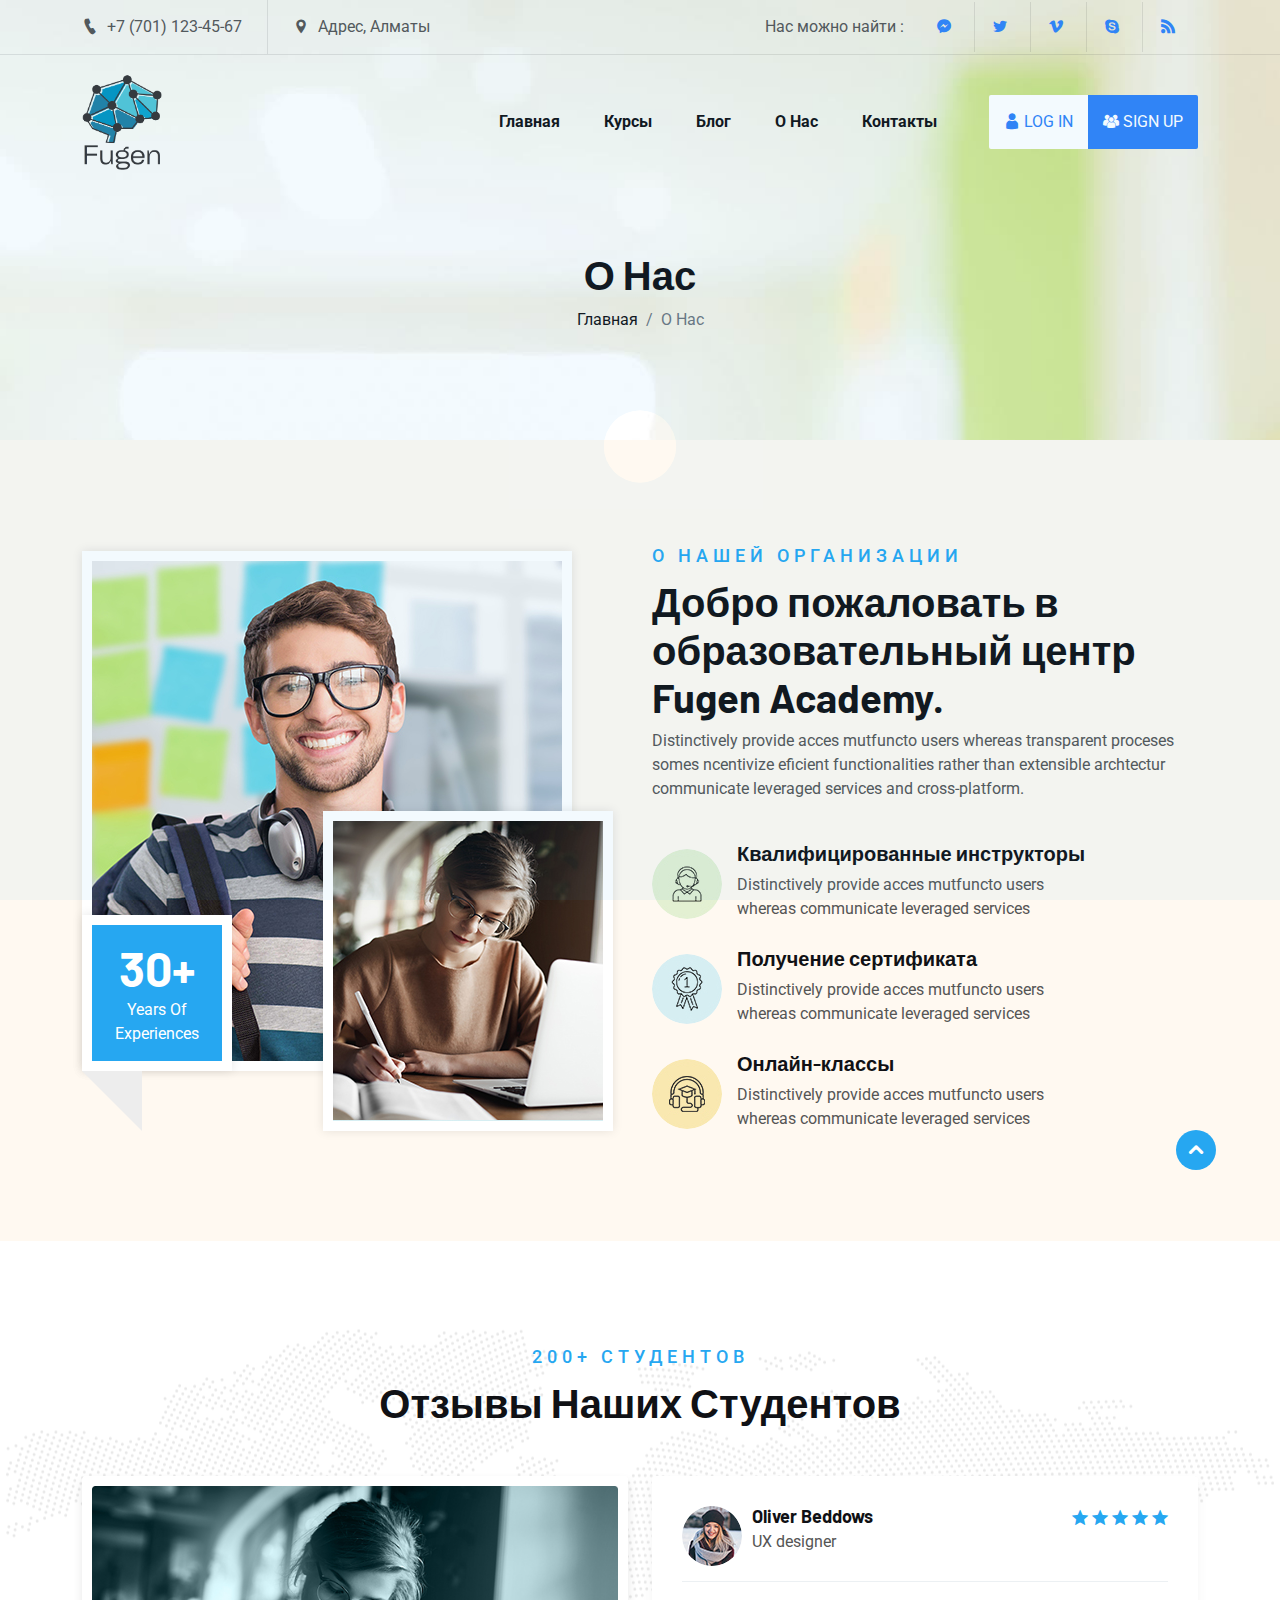
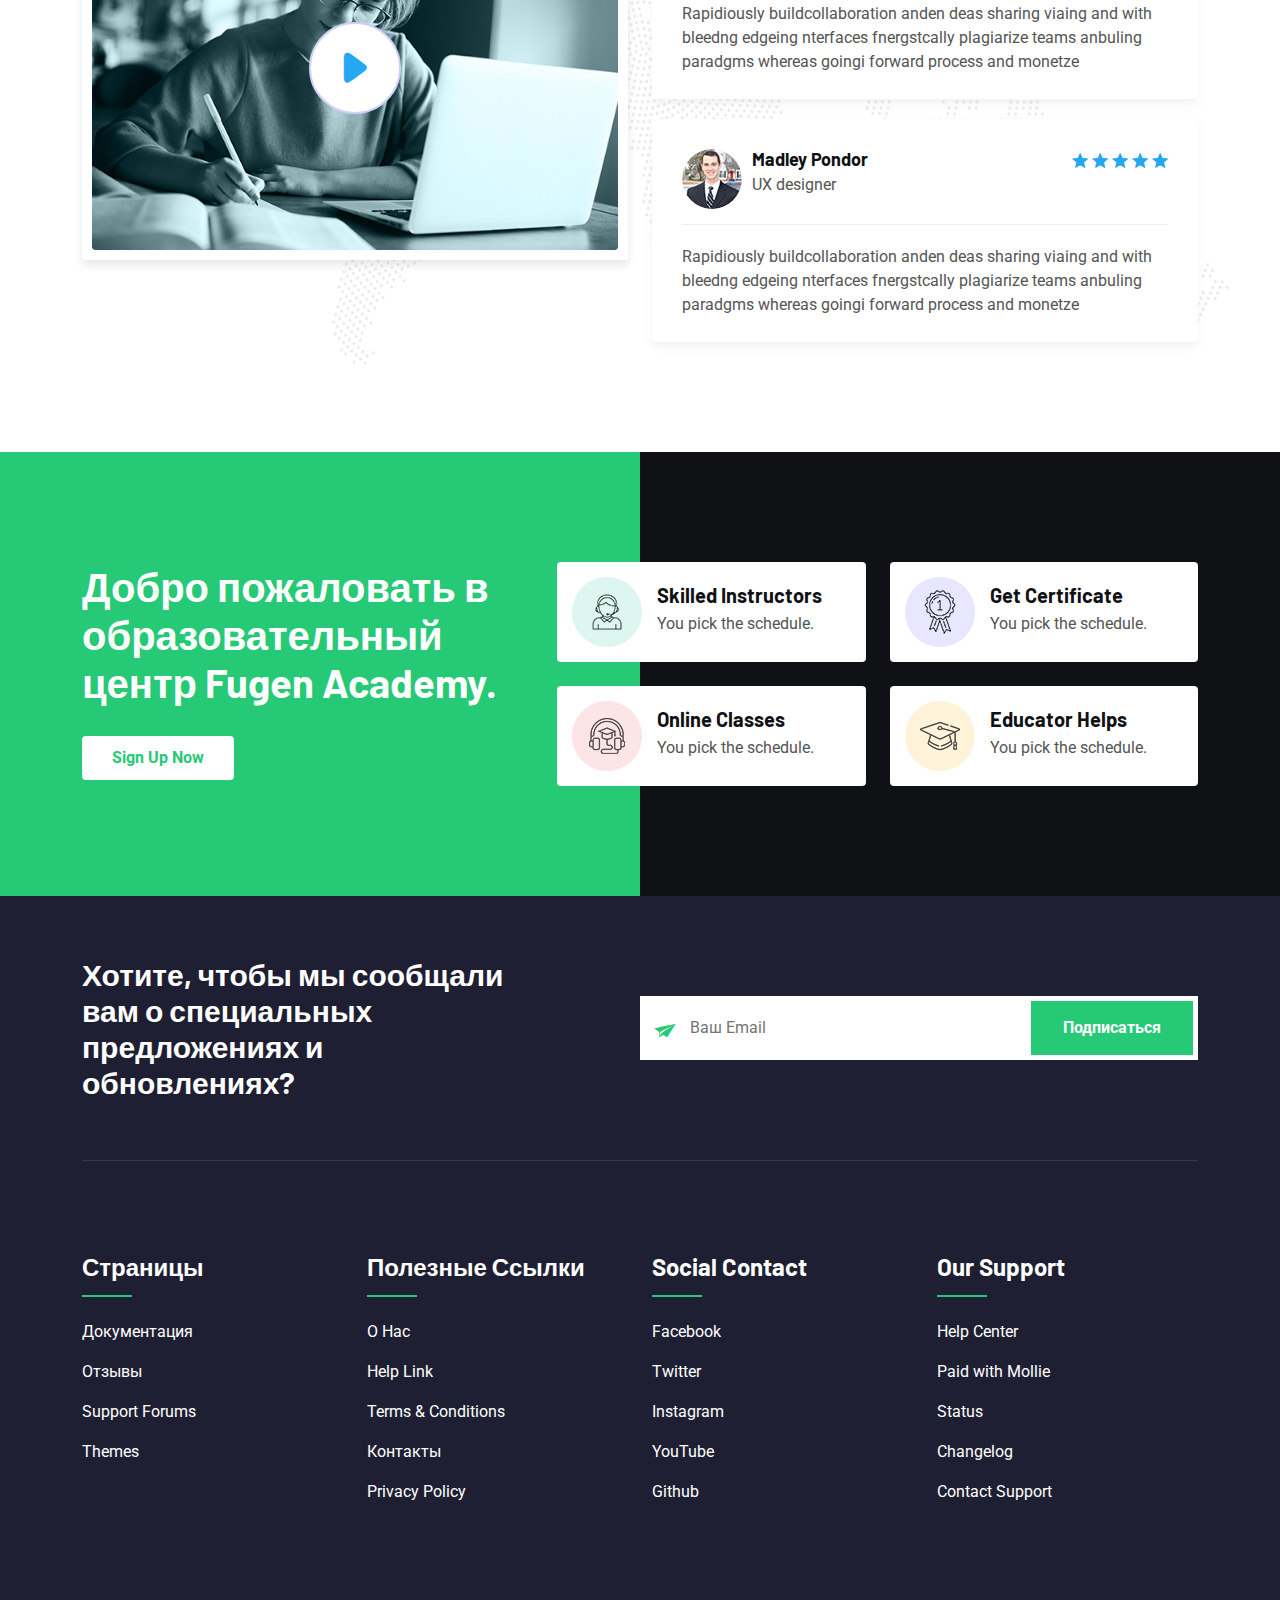
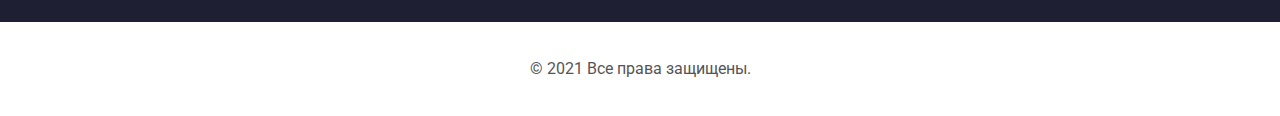
==== about.html @ 06af1abb "first commit" ====
<!DOCTYPE html>
<html lang="en">

<head>
    <meta charset="UTF-8">
    <meta http-equiv="X-UA-Compatible" content="IE=edge">
    <meta name="viewport" content="width=device-width, initial-scale=1.0">
    <title>Fugen - онлайн обучение</title>
    <link rel="shortcut icon" href="assets/images/FugenBrain-removebg-preview.png" type="image/x-icon">

    <link rel="stylesheet" href="assets/css/animate.css">
    <link rel="stylesheet" href="assets/css/bootstrap.min.css">
    <link rel="stylesheet" href="assets/css/icofont.min.css">
    <link rel="stylesheet" href="assets/css/swiper.min.css">
    <link rel="stylesheet" href="assets/css/lightcase.css">
    <link rel="stylesheet" href="assets/css/style.css">
</head>

<body>

    <!-- preloader start here -->
    <div class="preloader">
        <div class="preloader-inner">
            <div class="preloader-icon">
                <span></span>
                <span></span>
            </div>
        </div>
    </div>
    <!-- preloader ending here -->


    <!-- scrollToTop start here -->
    <a href="#" class="scrollToTop"><i class="icofont-rounded-up"></i></a>
    <!-- scrollToTop ending here -->


    <!-- header section start here -->
    <header class="header-section style-7">
        <div class="header-top">
            <div class="container">
                <div class="header-top-area">
                    <ul class="lab-ul left">
                        <li>
                            <i class="icofont-ui-call"></i> <span>+7 (701) 123-45-67</span>
                        </li>
                        <li>
                            <i class="icofont-location-pin"></i> Адрес, Алматы
                        </li>
                        
                    </ul>
                    <ul class="lab-ul social-icons d-flex align-items-center">
                        <li>
                            <p>Нас можно найти : </p>
                        </li>
                        <li><a href="#" class="fb"><i class="icofont-facebook-messenger"></i></a></li>
                        <li><a href="#" class="twitter"><i class="icofont-twitter"></i></a></li>
                        <li><a href="#" class="vimeo"><i class="icofont-vimeo"></i></a></li>
                        <li><a href="#" class="skype"><i class="icofont-skype"></i></a></li>
                        <li><a href="#" class="rss"><i class="icofont-rss-feed"></i></a></li>
                    </ul>
                </div>
            </div>
        </div>
        <div class="header-bottom">
            <div class="container">
                <div class="header-wrapper">
                    <div class="logo">
                        <a href="index.html"><img style="width: 80px;" src="assets/images/logo/Fugen-removebg-preview.png" alt="logo"></a>   
                    </div>
                    <div class="menu-area">
                        <div class="menu">
                            <ul class="lab-ul">
                                <li>
                                    <a href="/">Главная</a>
                                </li>

                                <li>
                                    <a href="course.html">Курсы</a>
                                </li>
                                <li>
                                    <a href="blog.html">Блог</a>
                                </li>
                                <li>
                                    <a href="about.html">О Нас</a>
                                </li>
                                <li><a href="contact.html">Контакты</a></li>
                            </ul>
                        </div>

                        <a href="login.html" class="login"><i class="icofont-user"></i> <span>LOG IN</span> </a>
                        <a href="signup.html" class="signup"><i class="icofont-users"></i> <span>SIGN UP</span> </a>

                        <!-- toggle icons -->
                        <div class="header-bar d-lg-none">
                            <span></span>
                            <span></span>
                            <span></span>
                        </div>
                        <div class="ellepsis-bar d-lg-none">
                            <i class="icofont-info-square"></i>
                        </div>
                    </div>
                </div>
            </div>
        </div>
    </header>
    <!-- header section ending here -->

    <!-- Pageheader section start here -->
    <div class="pageheader-section">
        <div class="container">
            <div class="row">
                <div class="col-12">
                    <div class="pageheader-content text-center">
                        <h2>О Нас</h2>
                        <nav aria-label="breadcrumb">
                            <ol class="breadcrumb justify-content-center">
                                <li class="breadcrumb-item"><a href="index.html">Главная</a></li>
                                <li class="breadcrumb-item active" aria-current="page">О Нас</li>
                            </ol>
                        </nav>
                    </div>
                </div>
            </div>
        </div>
    </div>
    <!-- Pageheader section ending here -->

    <!-- About Us Section Start Here -->
    <div class="about-section style-3 padding-tb section-bg">
        <div class="container">
            <div class="row justify-content-center row-cols-xl-2 row-cols-1 align-items-center">
                <div class="col">
                    <div class="about-left">
                        <div class="about-thumb">
                            <img src="assets/images/about/01.jpg" alt="about">
                        </div>
                        <div class="abs-thumb">
                            <img src="assets/images/about/02.jpg" alt="about">
                        </div>
                        <div class="about-left-content">
                            <h3>30+</h3>
                            <p>Years Of Experiences</p>
                        </div>
                    </div>
                </div>
                <div class="col">
                    <div class="about-right">
                        <div class="section-header">
                            <span class="subtitle">О Нашей организации</span>
                            <h2 class="title">Добро пожаловать в образовательный центр Fugen Academy.</h2>
                            <p>Distinctively provide acces mutfuncto users whereas transparent proceses somes ncentivize eficient functionalities rather than extensible archtectur communicate leveraged services and cross-platform.</p>
                        </div>
                        <div class="section-wrapper">
                            <ul class="lab-ul">
                                <li>
                                    <div class="sr-left">
                                        <img src="assets/images/about/icon/01.jpg" alt="about icon">
                                    </div>
                                    <div class="sr-right">
                                        <h5>Квалифицированные инструкторы</h5>
                                        <p>Distinctively provide acces mutfuncto users whereas communicate leveraged services</p>
                                    </div>
                                </li>
                                <li>
                                    <div class="sr-left">
                                        <img src="assets/images/about/icon/02.jpg" alt="about icon">
                                    </div>
                                    <div class="sr-right">
                                        <h5>Получение сертификата</h5>
                                        <p>Distinctively provide acces mutfuncto users whereas communicate leveraged services</p>
                                    </div>
                                </li>
                                <li>
                                    <div class="sr-left">
                                        <img src="assets/images/about/icon/03.jpg" alt="about icon">
                                    </div>
                                    <div class="sr-right">
                                        <h5>Онлайн-классы</h5>
                                        <p>Distinctively provide acces mutfuncto users whereas communicate leveraged services</p>
                                    </div>
                                </li>
                            </ul>
                        </div>
                    </div>
                </div>
            </div>
        </div>
    </div>
    <!-- About Us Section Ending Here -->

    <!-- student feedbak section start here -->
    <div class="student-feedbak-section padding-tb shape-img">
        <div class="container">
            <div class="section-header text-center">
                <span class="subtitle">200+ студентов</span>
                <h2 class="title">Отзывы Наших Студентов </h2>
            </div>
            <div class="section-wrapper">
                <div class="row justify-content-center row-cols-lg-2 row-cols-1">
                    <div class="col">
                        <div class="sf-left">
                            <div class="sfl-thumb">
                                <img src="assets/images/feedback/01.jpg" alt="student feedback">
                                <a href="https://www.youtube-nocookie.com/embed/jP649ZHA8Tg" class="video-button " data-rel="lightcase"><i class="icofont-ui-play"></i></a>
                            </div>
                        </div>
                    </div>
                    <div class="col">
                        <div class="stu-feed-item">
                            <div class="stu-feed-inner">
                                <div class="stu-feed-top">
                                    <div class="sft-left">
                                        <div class="sftl-thumb">
                                            <img src="assets/images/feedback/student/01.jpg" alt="student feedback">
                                        </div>
                                        <div class="sftl-content">
                                            <a href="#">
                                                <h6>Oliver Beddows</h6>
                                            </a>
                                            <span>UX designer</span>
                                        </div>
                                    </div>
                                    <div class="sft-right">
                                        <span class="ratting">
                                            <i class="icofont-ui-rating"></i>
                                            <i class="icofont-ui-rating"></i>
                                            <i class="icofont-ui-rating"></i>
                                            <i class="icofont-ui-rating"></i>
                                            <i class="icofont-ui-rating"></i>
                                        </span>
                                    </div>
                                </div>
                                <div class="stu-feed-bottom">
                                    <p>Rapidiously buildcollaboration anden deas sharing viaing and with bleedng edgeing nterfaces fnergstcally plagiarize teams anbuling paradgms whereas goingi forward process and monetze</p>
                                </div>
                            </div>
                        </div>
                        <div class="stu-feed-item">
                            <div class="stu-feed-inner">
                                <div class="stu-feed-top">
                                    <div class="sft-left">
                                        <div class="sftl-thumb">
                                            <img src="assets/images/feedback/student/02.jpg" alt="student feedback">
                                        </div>
                                        <div class="sftl-content">
                                            <a href="#">
                                                <h6>Madley Pondor</h6>
                                            </a>
                                            <span>UX designer</span>
                                        </div>
                                    </div>
                                    <div class="sft-right">
                                        <span class="ratting">
                                            <i class="icofont-ui-rating"></i>
                                            <i class="icofont-ui-rating"></i>
                                            <i class="icofont-ui-rating"></i>
                                            <i class="icofont-ui-rating"></i>
                                            <i class="icofont-ui-rating"></i>
                                        </span>
                                    </div>
                                </div>
                                <div class="stu-feed-bottom">
                                    <p>Rapidiously buildcollaboration anden deas sharing viaing and with bleedng edgeing nterfaces fnergstcally plagiarize teams anbuling paradgms whereas goingi forward process and monetze</p>
                                </div>
                            </div>
                        </div>
                    </div>
                </div>
            </div>
        </div>
    </div>
    <!-- student feedbak section ending here -->

    
    <!-- Skill section start here -->
    <div class="skill-section padding-tb">
        <div class="container">
            <div class="row justify-content-center">
                <div class="col-lg-5 col-12">
                    <div class="section-header">
                        <h2 class="title">Добро пожаловать в образовательный центр Fugen Academy.</h2>
                        <a href="#" class="lab-btn"><span>Sign Up Now</span></a>
                    </div>
                </div>
                <div class="col-lg-7 col-12">
                    <div class="section-wrpper">
                        <div class="row g-4 justify-content-center row-cols-sm-2 row-cols-1">
                            <div class="col">
                                <div class="skill-item">
                                    <div class="skill-inner">
                                        <div class="skill-thumb">
                                            <img src="assets/images/skill/icon/01.jpg" alt="skill thumb">
                                        </div>
                                        <div class="skill-content">
                                            <h5>Skilled Instructors</h5>
                                            <p>You pick the schedule.</p>
                                        </div>
                                    </div>
                                </div>
                            </div>
                            <div class="col">
                                <div class="skill-item">
                                    <div class="skill-inner">
                                        <div class="skill-thumb">
                                            <img src="assets/images/skill/icon/02.jpg" alt="skill thumb">
                                        </div>
                                        <div class="skill-content">
                                            <h5>Get Certificate</h5>
                                            <p>You pick the schedule.</p>
                                        </div>
                                    </div>
                                </div>
                            </div>
                            <div class="col">
                                <div class="skill-item">
                                    <div class="skill-inner">
                                        <div class="skill-thumb">
                                            <img src="assets/images/skill/icon/03.jpg" alt="skill thumb">
                                        </div>
                                        <div class="skill-content">
                                            <h5>Online Classes</h5>
                                            <p>You pick the schedule.</p>
                                        </div>
                                    </div>
                                </div>
                            </div>
                            <div class="col">
                                <div class="skill-item">
                                    <div class="skill-inner">
                                        <div class="skill-thumb">
                                            <img src="assets/images/skill/icon/04.jpg" alt="skill thumb">
                                        </div>
                                        <div class="skill-content">
                                            <h5>Educator Helps</h5>
                                            <p>You pick the schedule.</p>
                                        </div>
                                    </div>
                                </div>
                            </div>
                        </div>
                    </div>
                </div>
            </div>
        </div>
    </div>
    <!-- Skill section ending here -->




   

    <!-- footer -->
    <div class="news-footer-wrap">
        <div class="fs-shape">
            <img src="assets/images/shape-img/03.png" alt="fst" class="fst-1">
            <img src="assets/images/shape-img/04.png" alt="fst" class="fst-2">
        </div>
        <!-- Newsletter Section Start Here -->
        <div class="news-letter">
            <div class="container">
                <div class="section-wrapper">
                    <div class="news-title">
                        <h3>Хотите, чтобы мы сообщали вам о специальных предложениях и обновлениях?
                        </h3>
                    </div>
                    <div class="news-form">
                        <form action="/">
                            <div class="nf-list">
                                <input type="email" name="email" placeholder="Ваш Email">
                                <input type="submit" name="submit" value="Подписаться">
                            </div>
                        </form>
                    </div>
                </div>
            </div>
        </div>
        <!-- Newsletter Section Ending Here -->

        <!-- Footer Section Start Here -->
        <footer>
            <div class="footer-top padding-tb pt-0">
                <div class="container">
                    <div class="row g-4 row-cols-xl-4 row-cols-md-2 row-cols-1 justify-content-center">
                        <div class="col">
                            <div class="footer-item">
                                <div class="footer-inner">
                                    <div class="footer-content">
                                        <div class="title">
                                            <h4>Страницы</h4>
                                        </div>
                                        <div class="content">
                                            <ul class="lab-ul">
                                                <li><a href="#">Документация</a></li>
                                                <li><a href="#">Отзывы</a></li>
                                                <li><a href="#">Support Forums</a></li>
                                                <li><a href="#">Themes</a></li>
                                            </ul>
                                        </div>
                                    </div>
                                </div>
                            </div>
                        </div>
                        <div class="col">
                            <div class="footer-item">
                                <div class="footer-inner">
                                    <div class="footer-content">
                                        <div class="title">
                                            <h4>Полезные Ссылки</h4>
                                        </div>
                                        <div class="content">
                                            <ul class="lab-ul">
                                                <li><a href="about.html">О Нас</a></li>
                                                <li><a href="#">Help Link</a></li>
                                                <li><a href="#">Terms & Conditions</a></li>
                                                <li><a href="#">Контакты</a></li>
                                                <li><a href="#">Privacy Policy</a></li>
                                            </ul>
                                        </div>
                                    </div>
                                </div>
                            </div>
                        </div>
                        <div class="col">
                            <div class="footer-item">
                                <div class="footer-inner">
                                    <div class="footer-content">
                                        <div class="title">
                                            <h4>Social Contact</h4>
                                        </div>
                                        <div class="content">
                                            <ul class="lab-ul">
                                                <li><a href="#">Facebook</a></li>
                                                <li><a href="#">Twitter</a></li>
                                                <li><a href="#">Instagram</a></li>
                                                <li><a href="#">YouTube</a></li>
                                                <li><a href="#">Github</a></li>
                                            </ul>
                                        </div>
                                    </div>
                                </div>
                            </div>
                        </div>
                        <div class="col">
                            <div class="footer-item">
                                <div class="footer-inner">
                                    <div class="footer-content">
                                        <div class="title">
                                            <h4>Our Support</h4>
                                        </div>
                                        <div class="content">
                                            <ul class="lab-ul">
                                                <li><a href="#">Help Center</a></li>
                                                <li><a href="#">Paid with Mollie</a></li>
                                                <li><a href="#">Status</a></li>
                                                <li><a href="#">Changelog</a></li>
                                                <li><a href="#">Contact Support</a></li>
                                            </ul>
                                        </div>
                                    </div>
                                </div>
                            </div>
                        </div>
                    </div>
                </div>
            </div>
            <div class="footer-bottom style-2">
                <div class="container">
                    <div class="section-wrapper">
                        <p>&copy; 2021 Все права защищены. </p>
                    </div>
                </div>
            </div>
        </footer>
        <!-- Footer Section Ending Here -->
    </div>
    <!-- footer -->




    <script src="assets/js/jquery.js"></script>
    <script src="assets/js/bootstrap.min.js"></script>
    <script src="assets/js/swiper.min.js"></script>
    <script src="assets/js/progress.js"></script>
    <script src="assets/js/lightcase.js"></script>
    <script src="assets/js/counter-up.js"></script>
    <script src="assets/js/isotope.pkgd.js"></script>
    <script src="assets/js/functions.js"></script>
</body>

</html>
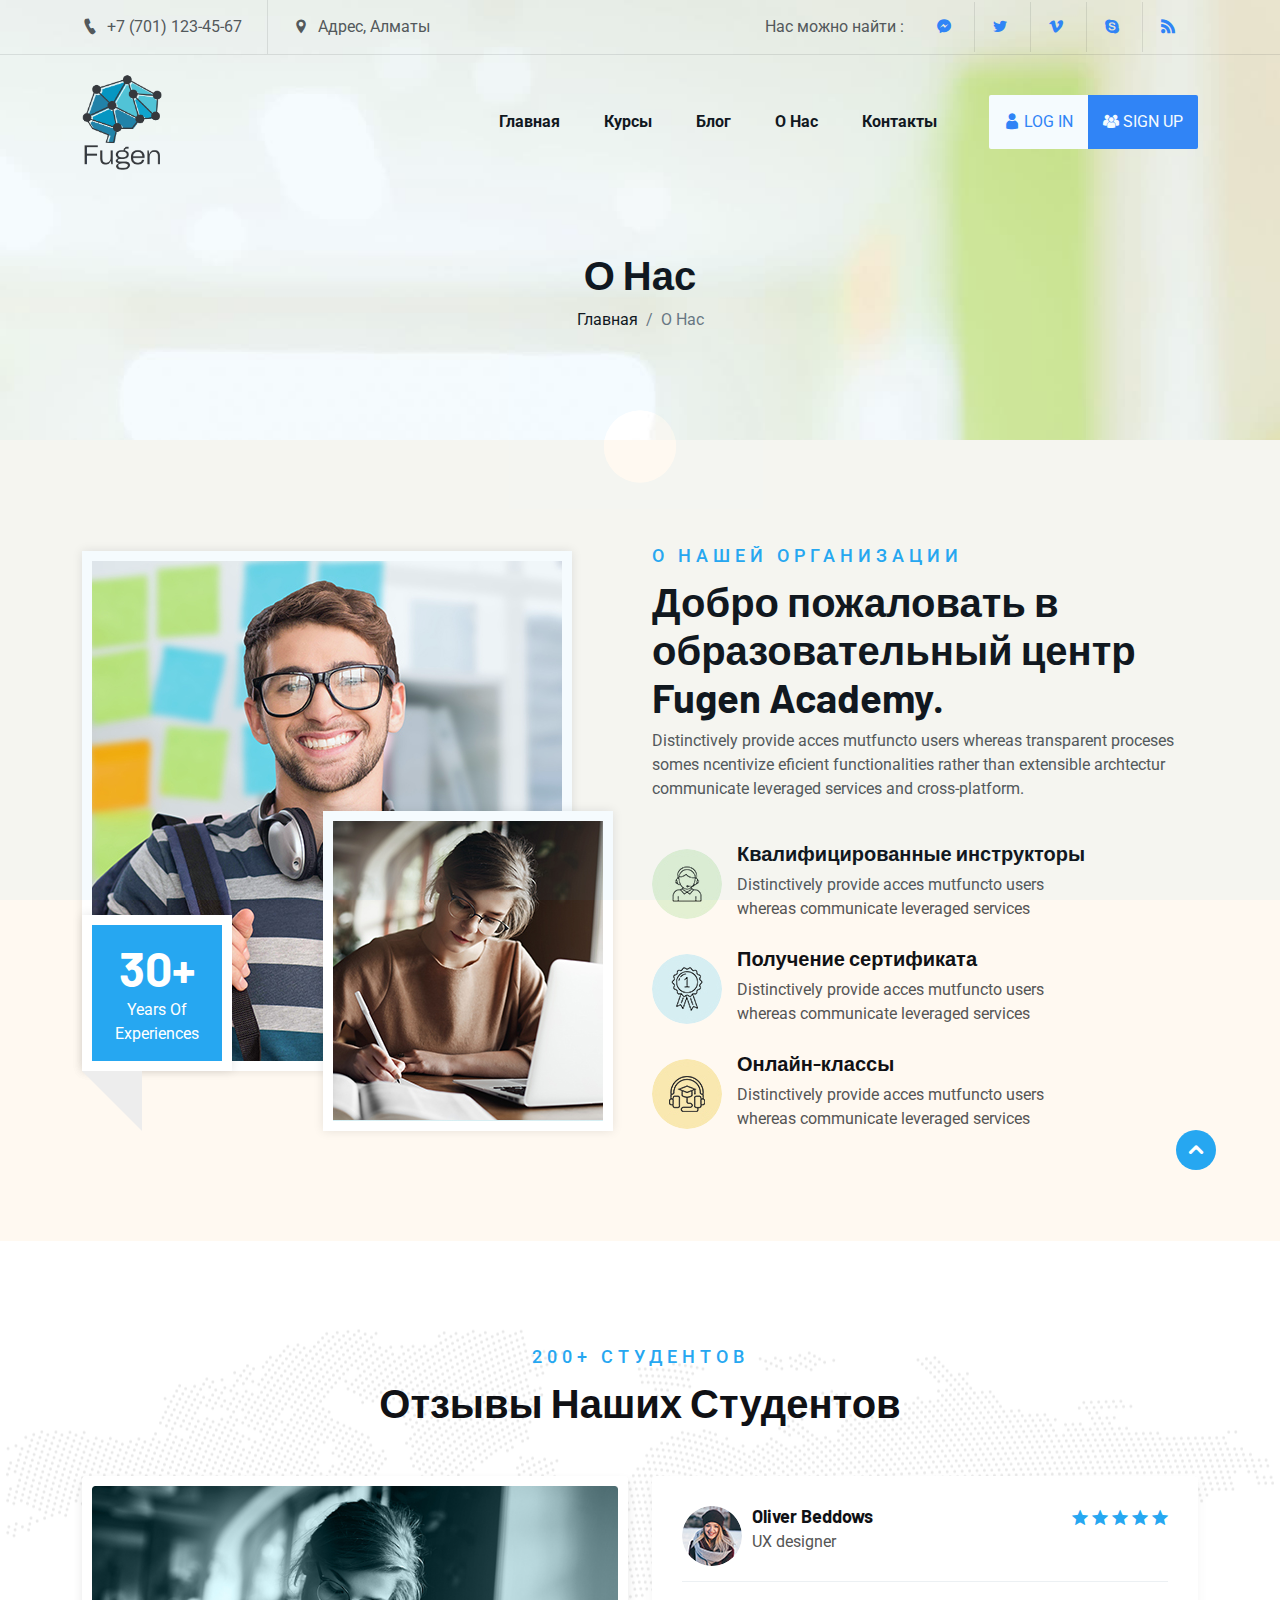
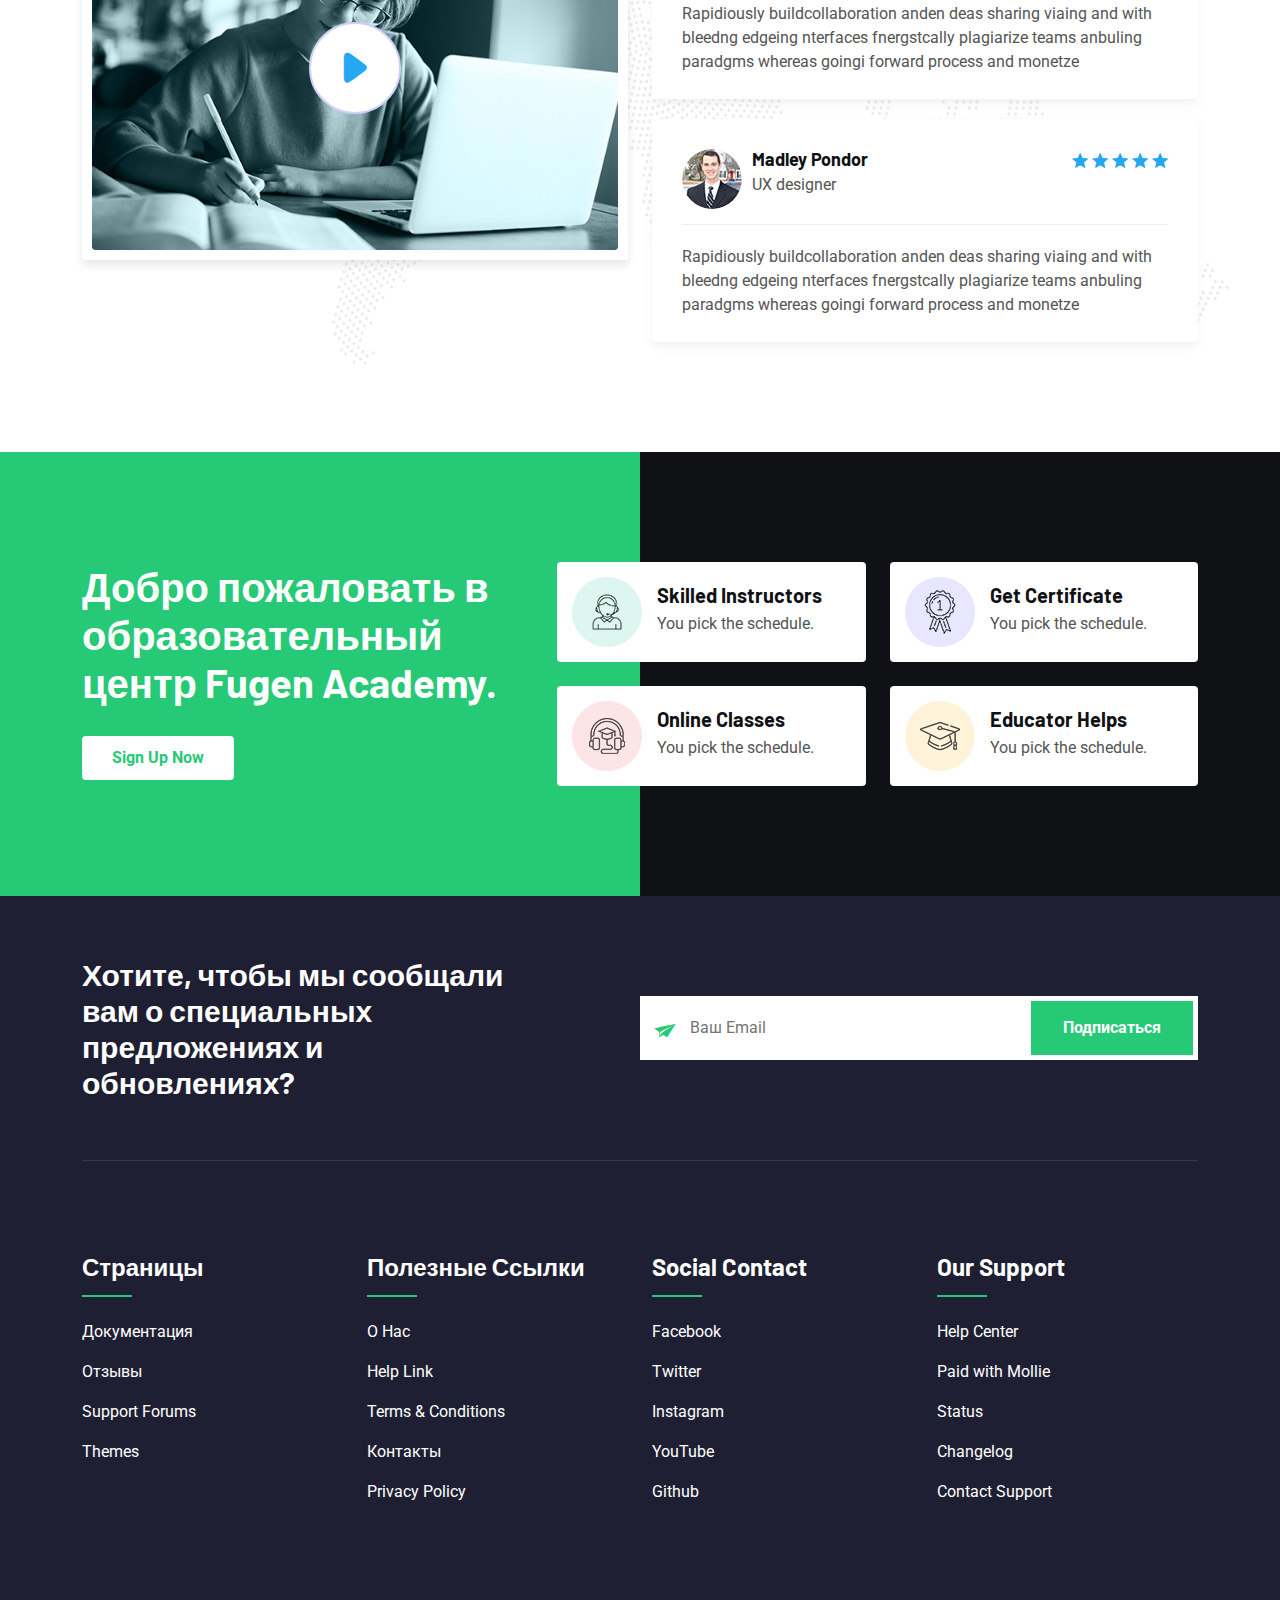
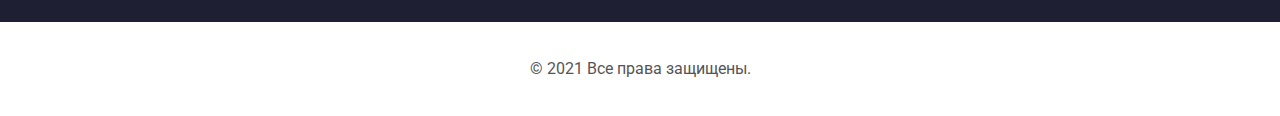
==== commit b7ac053c: "Add files via upload" ====
--- a/about.html
+++ b/about.html
@@ -1,494 +1,494 @@
-<!DOCTYPE html>
-<html lang="en">
-
-<head>
-    <meta charset="UTF-8">
-    <meta http-equiv="X-UA-Compatible" content="IE=edge">
-    <meta name="viewport" content="width=device-width, initial-scale=1.0">
-    <title>Fugen - онлайн обучение</title>
-    <link rel="shortcut icon" href="assets/images/FugenBrain-removebg-preview.png" type="image/x-icon">
-
-    <link rel="stylesheet" href="assets/css/animate.css">
-    <link rel="stylesheet" href="assets/css/bootstrap.min.css">
-    <link rel="stylesheet" href="assets/css/icofont.min.css">
-    <link rel="stylesheet" href="assets/css/swiper.min.css">
-    <link rel="stylesheet" href="assets/css/lightcase.css">
-    <link rel="stylesheet" href="assets/css/style.css">
-</head>
-
-<body>
-
-    <!-- preloader start here -->
-    <div class="preloader">
-        <div class="preloader-inner">
-            <div class="preloader-icon">
-                <span></span>
-                <span></span>
-            </div>
-        </div>
-    </div>
-    <!-- preloader ending here -->
-
-
-    <!-- scrollToTop start here -->
-    <a href="#" class="scrollToTop"><i class="icofont-rounded-up"></i></a>
-    <!-- scrollToTop ending here -->
-
-
-    <!-- header section start here -->
-    <header class="header-section style-7">
-        <div class="header-top">
-            <div class="container">
-                <div class="header-top-area">
-                    <ul class="lab-ul left">
-                        <li>
-                            <i class="icofont-ui-call"></i> <span>+7 (701) 123-45-67</span>
-                        </li>
-                        <li>
-                            <i class="icofont-location-pin"></i> Адрес, Алматы
-                        </li>
-                        
-                    </ul>
-                    <ul class="lab-ul social-icons d-flex align-items-center">
-                        <li>
-                            <p>Нас можно найти : </p>
-                        </li>
-                        <li><a href="#" class="fb"><i class="icofont-facebook-messenger"></i></a></li>
-                        <li><a href="#" class="twitter"><i class="icofont-twitter"></i></a></li>
-                        <li><a href="#" class="vimeo"><i class="icofont-vimeo"></i></a></li>
-                        <li><a href="#" class="skype"><i class="icofont-skype"></i></a></li>
-                        <li><a href="#" class="rss"><i class="icofont-rss-feed"></i></a></li>
-                    </ul>
-                </div>
-            </div>
-        </div>
-        <div class="header-bottom">
-            <div class="container">
-                <div class="header-wrapper">
-                    <div class="logo">
-                        <a href="index.html"><img style="width: 80px;" src="assets/images/logo/Fugen-removebg-preview.png" alt="logo"></a>   
-                    </div>
-                    <div class="menu-area">
-                        <div class="menu">
-                            <ul class="lab-ul">
-                                <li>
-                                    <a href="/">Главная</a>
-                                </li>
-
-                                <li>
-                                    <a href="course.html">Курсы</a>
-                                </li>
-                                <li>
-                                    <a href="blog.html">Блог</a>
-                                </li>
-                                <li>
-                                    <a href="about.html">О Нас</a>
-                                </li>
-                                <li><a href="contact.html">Контакты</a></li>
-                            </ul>
-                        </div>
-
-                        <a href="login.html" class="login"><i class="icofont-user"></i> <span>LOG IN</span> </a>
-                        <a href="signup.html" class="signup"><i class="icofont-users"></i> <span>SIGN UP</span> </a>
-
-                        <!-- toggle icons -->
-                        <div class="header-bar d-lg-none">
-                            <span></span>
-                            <span></span>
-                            <span></span>
-                        </div>
-                        <div class="ellepsis-bar d-lg-none">
-                            <i class="icofont-info-square"></i>
-                        </div>
-                    </div>
-                </div>
-            </div>
-        </div>
-    </header>
-    <!-- header section ending here -->
-
-    <!-- Pageheader section start here -->
-    <div class="pageheader-section">
-        <div class="container">
-            <div class="row">
-                <div class="col-12">
-                    <div class="pageheader-content text-center">
-                        <h2>О Нас</h2>
-                        <nav aria-label="breadcrumb">
-                            <ol class="breadcrumb justify-content-center">
-                                <li class="breadcrumb-item"><a href="index.html">Главная</a></li>
-                                <li class="breadcrumb-item active" aria-current="page">О Нас</li>
-                            </ol>
-                        </nav>
-                    </div>
-                </div>
-            </div>
-        </div>
-    </div>
-    <!-- Pageheader section ending here -->
-
-    <!-- About Us Section Start Here -->
-    <div class="about-section style-3 padding-tb section-bg">
-        <div class="container">
-            <div class="row justify-content-center row-cols-xl-2 row-cols-1 align-items-center">
-                <div class="col">
-                    <div class="about-left">
-                        <div class="about-thumb">
-                            <img src="assets/images/about/01.jpg" alt="about">
-                        </div>
-                        <div class="abs-thumb">
-                            <img src="assets/images/about/02.jpg" alt="about">
-                        </div>
-                        <div class="about-left-content">
-                            <h3>30+</h3>
-                            <p>Years Of Experiences</p>
-                        </div>
-                    </div>
-                </div>
-                <div class="col">
-                    <div class="about-right">
-                        <div class="section-header">
-                            <span class="subtitle">О Нашей организации</span>
-                            <h2 class="title">Добро пожаловать в образовательный центр Fugen Academy.</h2>
-                            <p>Distinctively provide acces mutfuncto users whereas transparent proceses somes ncentivize eficient functionalities rather than extensible archtectur communicate leveraged services and cross-platform.</p>
-                        </div>
-                        <div class="section-wrapper">
-                            <ul class="lab-ul">
-                                <li>
-                                    <div class="sr-left">
-                                        <img src="assets/images/about/icon/01.jpg" alt="about icon">
-                                    </div>
-                                    <div class="sr-right">
-                                        <h5>Квалифицированные инструкторы</h5>
-                                        <p>Distinctively provide acces mutfuncto users whereas communicate leveraged services</p>
-                                    </div>
-                                </li>
-                                <li>
-                                    <div class="sr-left">
-                                        <img src="assets/images/about/icon/02.jpg" alt="about icon">
-                                    </div>
-                                    <div class="sr-right">
-                                        <h5>Получение сертификата</h5>
-                                        <p>Distinctively provide acces mutfuncto users whereas communicate leveraged services</p>
-                                    </div>
-                                </li>
-                                <li>
-                                    <div class="sr-left">
-                                        <img src="assets/images/about/icon/03.jpg" alt="about icon">
-                                    </div>
-                                    <div class="sr-right">
-                                        <h5>Онлайн-классы</h5>
-                                        <p>Distinctively provide acces mutfuncto users whereas communicate leveraged services</p>
-                                    </div>
-                                </li>
-                            </ul>
-                        </div>
-                    </div>
-                </div>
-            </div>
-        </div>
-    </div>
-    <!-- About Us Section Ending Here -->
-
-    <!-- student feedbak section start here -->
-    <div class="student-feedbak-section padding-tb shape-img">
-        <div class="container">
-            <div class="section-header text-center">
-                <span class="subtitle">200+ студентов</span>
-                <h2 class="title">Отзывы Наших Студентов </h2>
-            </div>
-            <div class="section-wrapper">
-                <div class="row justify-content-center row-cols-lg-2 row-cols-1">
-                    <div class="col">
-                        <div class="sf-left">
-                            <div class="sfl-thumb">
-                                <img src="assets/images/feedback/01.jpg" alt="student feedback">
-                                <a href="https://www.youtube-nocookie.com/embed/jP649ZHA8Tg" class="video-button " data-rel="lightcase"><i class="icofont-ui-play"></i></a>
-                            </div>
-                        </div>
-                    </div>
-                    <div class="col">
-                        <div class="stu-feed-item">
-                            <div class="stu-feed-inner">
-                                <div class="stu-feed-top">
-                                    <div class="sft-left">
-                                        <div class="sftl-thumb">
-                                            <img src="assets/images/feedback/student/01.jpg" alt="student feedback">
-                                        </div>
-                                        <div class="sftl-content">
-                                            <a href="#">
-                                                <h6>Oliver Beddows</h6>
-                                            </a>
-                                            <span>UX designer</span>
-                                        </div>
-                                    </div>
-                                    <div class="sft-right">
-                                        <span class="ratting">
-                                            <i class="icofont-ui-rating"></i>
-                                            <i class="icofont-ui-rating"></i>
-                                            <i class="icofont-ui-rating"></i>
-                                            <i class="icofont-ui-rating"></i>
-                                            <i class="icofont-ui-rating"></i>
-                                        </span>
-                                    </div>
-                                </div>
-                                <div class="stu-feed-bottom">
-                                    <p>Rapidiously buildcollaboration anden deas sharing viaing and with bleedng edgeing nterfaces fnergstcally plagiarize teams anbuling paradgms whereas goingi forward process and monetze</p>
-                                </div>
-                            </div>
-                        </div>
-                        <div class="stu-feed-item">
-                            <div class="stu-feed-inner">
-                                <div class="stu-feed-top">
-                                    <div class="sft-left">
-                                        <div class="sftl-thumb">
-                                            <img src="assets/images/feedback/student/02.jpg" alt="student feedback">
-                                        </div>
-                                        <div class="sftl-content">
-                                            <a href="#">
-                                                <h6>Madley Pondor</h6>
-                                            </a>
-                                            <span>UX designer</span>
-                                        </div>
-                                    </div>
-                                    <div class="sft-right">
-                                        <span class="ratting">
-                                            <i class="icofont-ui-rating"></i>
-                                            <i class="icofont-ui-rating"></i>
-                                            <i class="icofont-ui-rating"></i>
-                                            <i class="icofont-ui-rating"></i>
-                                            <i class="icofont-ui-rating"></i>
-                                        </span>
-                                    </div>
-                                </div>
-                                <div class="stu-feed-bottom">
-                                    <p>Rapidiously buildcollaboration anden deas sharing viaing and with bleedng edgeing nterfaces fnergstcally plagiarize teams anbuling paradgms whereas goingi forward process and monetze</p>
-                                </div>
-                            </div>
-                        </div>
-                    </div>
-                </div>
-            </div>
-        </div>
-    </div>
-    <!-- student feedbak section ending here -->
-
-    
-    <!-- Skill section start here -->
-    <div class="skill-section padding-tb">
-        <div class="container">
-            <div class="row justify-content-center">
-                <div class="col-lg-5 col-12">
-                    <div class="section-header">
-                        <h2 class="title">Добро пожаловать в образовательный центр Fugen Academy.</h2>
-                        <a href="#" class="lab-btn"><span>Sign Up Now</span></a>
-                    </div>
-                </div>
-                <div class="col-lg-7 col-12">
-                    <div class="section-wrpper">
-                        <div class="row g-4 justify-content-center row-cols-sm-2 row-cols-1">
-                            <div class="col">
-                                <div class="skill-item">
-                                    <div class="skill-inner">
-                                        <div class="skill-thumb">
-                                            <img src="assets/images/skill/icon/01.jpg" alt="skill thumb">
-                                        </div>
-                                        <div class="skill-content">
-                                            <h5>Skilled Instructors</h5>
-                                            <p>You pick the schedule.</p>
-                                        </div>
-                                    </div>
-                                </div>
-                            </div>
-                            <div class="col">
-                                <div class="skill-item">
-                                    <div class="skill-inner">
-                                        <div class="skill-thumb">
-                                            <img src="assets/images/skill/icon/02.jpg" alt="skill thumb">
-                                        </div>
-                                        <div class="skill-content">
-                                            <h5>Get Certificate</h5>
-                                            <p>You pick the schedule.</p>
-                                        </div>
-                                    </div>
-                                </div>
-                            </div>
-                            <div class="col">
-                                <div class="skill-item">
-                                    <div class="skill-inner">
-                                        <div class="skill-thumb">
-                                            <img src="assets/images/skill/icon/03.jpg" alt="skill thumb">
-                                        </div>
-                                        <div class="skill-content">
-                                            <h5>Online Classes</h5>
-                                            <p>You pick the schedule.</p>
-                                        </div>
-                                    </div>
-                                </div>
-                            </div>
-                            <div class="col">
-                                <div class="skill-item">
-                                    <div class="skill-inner">
-                                        <div class="skill-thumb">
-                                            <img src="assets/images/skill/icon/04.jpg" alt="skill thumb">
-                                        </div>
-                                        <div class="skill-content">
-                                            <h5>Educator Helps</h5>
-                                            <p>You pick the schedule.</p>
-                                        </div>
-                                    </div>
-                                </div>
-                            </div>
-                        </div>
-                    </div>
-                </div>
-            </div>
-        </div>
-    </div>
-    <!-- Skill section ending here -->
-
-
-
-
-   
-
-    <!-- footer -->
-    <div class="news-footer-wrap">
-        <div class="fs-shape">
-            <img src="assets/images/shape-img/03.png" alt="fst" class="fst-1">
-            <img src="assets/images/shape-img/04.png" alt="fst" class="fst-2">
-        </div>
-        <!-- Newsletter Section Start Here -->
-        <div class="news-letter">
-            <div class="container">
-                <div class="section-wrapper">
-                    <div class="news-title">
-                        <h3>Хотите, чтобы мы сообщали вам о специальных предложениях и обновлениях?
-                        </h3>
-                    </div>
-                    <div class="news-form">
-                        <form action="/">
-                            <div class="nf-list">
-                                <input type="email" name="email" placeholder="Ваш Email">
-                                <input type="submit" name="submit" value="Подписаться">
-                            </div>
-                        </form>
-                    </div>
-                </div>
-            </div>
-        </div>
-        <!-- Newsletter Section Ending Here -->
-
-        <!-- Footer Section Start Here -->
-        <footer>
-            <div class="footer-top padding-tb pt-0">
-                <div class="container">
-                    <div class="row g-4 row-cols-xl-4 row-cols-md-2 row-cols-1 justify-content-center">
-                        <div class="col">
-                            <div class="footer-item">
-                                <div class="footer-inner">
-                                    <div class="footer-content">
-                                        <div class="title">
-                                            <h4>Страницы</h4>
-                                        </div>
-                                        <div class="content">
-                                            <ul class="lab-ul">
-                                                <li><a href="#">Документация</a></li>
-                                                <li><a href="#">Отзывы</a></li>
-                                                <li><a href="#">Support Forums</a></li>
-                                                <li><a href="#">Themes</a></li>
-                                            </ul>
-                                        </div>
-                                    </div>
-                                </div>
-                            </div>
-                        </div>
-                        <div class="col">
-                            <div class="footer-item">
-                                <div class="footer-inner">
-                                    <div class="footer-content">
-                                        <div class="title">
-                                            <h4>Полезные Ссылки</h4>
-                                        </div>
-                                        <div class="content">
-                                            <ul class="lab-ul">
-                                                <li><a href="about.html">О Нас</a></li>
-                                                <li><a href="#">Help Link</a></li>
-                                                <li><a href="#">Terms & Conditions</a></li>
-                                                <li><a href="#">Контакты</a></li>
-                                                <li><a href="#">Privacy Policy</a></li>
-                                            </ul>
-                                        </div>
-                                    </div>
-                                </div>
-                            </div>
-                        </div>
-                        <div class="col">
-                            <div class="footer-item">
-                                <div class="footer-inner">
-                                    <div class="footer-content">
-                                        <div class="title">
-                                            <h4>Social Contact</h4>
-                                        </div>
-                                        <div class="content">
-                                            <ul class="lab-ul">
-                                                <li><a href="#">Facebook</a></li>
-                                                <li><a href="#">Twitter</a></li>
-                                                <li><a href="#">Instagram</a></li>
-                                                <li><a href="#">YouTube</a></li>
-                                                <li><a href="#">Github</a></li>
-                                            </ul>
-                                        </div>
-                                    </div>
-                                </div>
-                            </div>
-                        </div>
-                        <div class="col">
-                            <div class="footer-item">
-                                <div class="footer-inner">
-                                    <div class="footer-content">
-                                        <div class="title">
-                                            <h4>Our Support</h4>
-                                        </div>
-                                        <div class="content">
-                                            <ul class="lab-ul">
-                                                <li><a href="#">Help Center</a></li>
-                                                <li><a href="#">Paid with Mollie</a></li>
-                                                <li><a href="#">Status</a></li>
-                                                <li><a href="#">Changelog</a></li>
-                                                <li><a href="#">Contact Support</a></li>
-                                            </ul>
-                                        </div>
-                                    </div>
-                                </div>
-                            </div>
-                        </div>
-                    </div>
-                </div>
-            </div>
-            <div class="footer-bottom style-2">
-                <div class="container">
-                    <div class="section-wrapper">
-                        <p>&copy; 2021 Все права защищены. </p>
-                    </div>
-                </div>
-            </div>
-        </footer>
-        <!-- Footer Section Ending Here -->
-    </div>
-    <!-- footer -->
-
-
-
-
-    <script src="assets/js/jquery.js"></script>
-    <script src="assets/js/bootstrap.min.js"></script>
-    <script src="assets/js/swiper.min.js"></script>
-    <script src="assets/js/progress.js"></script>
-    <script src="assets/js/lightcase.js"></script>
-    <script src="assets/js/counter-up.js"></script>
-    <script src="assets/js/isotope.pkgd.js"></script>
-    <script src="assets/js/functions.js"></script>
-</body>
-
+<!DOCTYPE html>
+<html lang="en">
+
+<head>
+    <meta charset="UTF-8">
+    <meta http-equiv="X-UA-Compatible" content="IE=edge">
+    <meta name="viewport" content="width=device-width, initial-scale=1.0">
+    <title>Fugen - онлайн обучение</title>
+    <link rel="shortcut icon" href="assets/images/FugenBrain-removebg-preview.png" type="image/x-icon">
+
+    <link rel="stylesheet" href="assets/css/animate.css">
+    <link rel="stylesheet" href="assets/css/bootstrap.min.css">
+    <link rel="stylesheet" href="assets/css/icofont.min.css">
+    <link rel="stylesheet" href="assets/css/swiper.min.css">
+    <link rel="stylesheet" href="assets/css/lightcase.css">
+    <link rel="stylesheet" href="assets/css/style.css">
+</head>
+
+<body>
+
+    <!-- preloader start here -->
+    <div class="preloader">
+        <div class="preloader-inner">
+            <div class="preloader-icon">
+                <span></span>
+                <span></span>
+            </div>
+        </div>
+    </div>
+    <!-- preloader ending here -->
+
+
+    <!-- scrollToTop start here -->
+    <a href="#" class="scrollToTop"><i class="icofont-rounded-up"></i></a>
+    <!-- scrollToTop ending here -->
+
+
+    <!-- header section start here -->
+    <header class="header-section style-7">
+        <div class="header-top">
+            <div class="container">
+                <div class="header-top-area">
+                    <ul class="lab-ul left">
+                        <li>
+                            <i class="icofont-ui-call"></i> <span>+7 (701) 123-45-67</span>
+                        </li>
+                        <li>
+                            <i class="icofont-location-pin"></i> Адрес, Алматы
+                        </li>
+                        
+                    </ul>
+                    <ul class="lab-ul social-icons d-flex align-items-center">
+                        <li>
+                            <p>Нас можно найти : </p>
+                        </li>
+                        <li><a href="#" class="fb"><i class="icofont-facebook-messenger"></i></a></li>
+                        <li><a href="#" class="twitter"><i class="icofont-twitter"></i></a></li>
+                        <li><a href="#" class="vimeo"><i class="icofont-vimeo"></i></a></li>
+                        <li><a href="#" class="skype"><i class="icofont-skype"></i></a></li>
+                        <li><a href="#" class="rss"><i class="icofont-rss-feed"></i></a></li>
+                    </ul>
+                </div>
+            </div>
+        </div>
+        <div class="header-bottom">
+            <div class="container">
+                <div class="header-wrapper">
+                    <div class="logo">
+                        <a href="index.html"><img style="width: 80px;" src="assets/images/logo/Fugen-removebg-preview.png" alt="logo"></a>   
+                    </div>
+                    <div class="menu-area">
+                        <div class="menu">
+                            <ul class="lab-ul">
+                                <li>
+                                    <a href="index.html">Главная</a>
+                                </li>
+
+                                <li>
+                                    <a href="course.html">Курсы</a>
+                                </li>
+                                <li>
+                                    <a href="blog.html">Блог</a>
+                                </li>
+                                <li>
+                                    <a href="about.html">О Нас</a>
+                                </li>
+                                <li><a href="contact.html">Контакты</a></li>
+                            </ul>
+                        </div>
+
+                        <a href="login.html" class="login"><i class="icofont-user"></i> <span>LOG IN</span> </a>
+                        <a href="signup.html" class="signup"><i class="icofont-users"></i> <span>SIGN UP</span> </a>
+
+                        <!-- toggle icons -->
+                        <div class="header-bar d-lg-none">
+                            <span></span>
+                            <span></span>
+                            <span></span>
+                        </div>
+                        <div class="ellepsis-bar d-lg-none">
+                            <i class="icofont-info-square"></i>
+                        </div>
+                    </div>
+                </div>
+            </div>
+        </div>
+    </header>
+    <!-- header section ending here -->
+
+    <!-- Pageheader section start here -->
+    <div class="pageheader-section">
+        <div class="container">
+            <div class="row">
+                <div class="col-12">
+                    <div class="pageheader-content text-center">
+                        <h2>О Нас</h2>
+                        <nav aria-label="breadcrumb">
+                            <ol class="breadcrumb justify-content-center">
+                                <li class="breadcrumb-item"><a href="index.html">Главная</a></li>
+                                <li class="breadcrumb-item active" aria-current="page">О Нас</li>
+                            </ol>
+                        </nav>
+                    </div>
+                </div>
+            </div>
+        </div>
+    </div>
+    <!-- Pageheader section ending here -->
+
+    <!-- About Us Section Start Here -->
+    <div class="about-section style-3 padding-tb section-bg">
+        <div class="container">
+            <div class="row justify-content-center row-cols-xl-2 row-cols-1 align-items-center">
+                <div class="col">
+                    <div class="about-left">
+                        <div class="about-thumb">
+                            <img src="assets/images/about/01.jpg" alt="about">
+                        </div>
+                        <div class="abs-thumb">
+                            <img src="assets/images/about/02.jpg" alt="about">
+                        </div>
+                        <div class="about-left-content">
+                            <h3>30+</h3>
+                            <p>Years Of Experiences</p>
+                        </div>
+                    </div>
+                </div>
+                <div class="col">
+                    <div class="about-right">
+                        <div class="section-header">
+                            <span class="subtitle">О Нашей организации</span>
+                            <h2 class="title">Добро пожаловать в образовательный центр Fugen Academy.</h2>
+                            <p>Distinctively provide acces mutfuncto users whereas transparent proceses somes ncentivize eficient functionalities rather than extensible archtectur communicate leveraged services and cross-platform.</p>
+                        </div>
+                        <div class="section-wrapper">
+                            <ul class="lab-ul">
+                                <li>
+                                    <div class="sr-left">
+                                        <img src="assets/images/about/icon/01.jpg" alt="about icon">
+                                    </div>
+                                    <div class="sr-right">
+                                        <h5>Квалифицированные инструкторы</h5>
+                                        <p>Distinctively provide acces mutfuncto users whereas communicate leveraged services</p>
+                                    </div>
+                                </li>
+                                <li>
+                                    <div class="sr-left">
+                                        <img src="assets/images/about/icon/02.jpg" alt="about icon">
+                                    </div>
+                                    <div class="sr-right">
+                                        <h5>Получение сертификата</h5>
+                                        <p>Distinctively provide acces mutfuncto users whereas communicate leveraged services</p>
+                                    </div>
+                                </li>
+                                <li>
+                                    <div class="sr-left">
+                                        <img src="assets/images/about/icon/03.jpg" alt="about icon">
+                                    </div>
+                                    <div class="sr-right">
+                                        <h5>Онлайн-классы</h5>
+                                        <p>Distinctively provide acces mutfuncto users whereas communicate leveraged services</p>
+                                    </div>
+                                </li>
+                            </ul>
+                        </div>
+                    </div>
+                </div>
+            </div>
+        </div>
+    </div>
+    <!-- About Us Section Ending Here -->
+
+    <!-- student feedbak section start here -->
+    <div class="student-feedbak-section padding-tb shape-img">
+        <div class="container">
+            <div class="section-header text-center">
+                <span class="subtitle">200+ студентов</span>
+                <h2 class="title">Отзывы Наших Студентов </h2>
+            </div>
+            <div class="section-wrapper">
+                <div class="row justify-content-center row-cols-lg-2 row-cols-1">
+                    <div class="col">
+                        <div class="sf-left">
+                            <div class="sfl-thumb">
+                                <img src="assets/images/feedback/01.jpg" alt="student feedback">
+                                <a href="https://www.youtube-nocookie.com/embed/jP649ZHA8Tg" class="video-button " data-rel="lightcase"><i class="icofont-ui-play"></i></a>
+                            </div>
+                        </div>
+                    </div>
+                    <div class="col">
+                        <div class="stu-feed-item">
+                            <div class="stu-feed-inner">
+                                <div class="stu-feed-top">
+                                    <div class="sft-left">
+                                        <div class="sftl-thumb">
+                                            <img src="assets/images/feedback/student/01.jpg" alt="student feedback">
+                                        </div>
+                                        <div class="sftl-content">
+                                            <a href="#">
+                                                <h6>Oliver Beddows</h6>
+                                            </a>
+                                            <span>UX designer</span>
+                                        </div>
+                                    </div>
+                                    <div class="sft-right">
+                                        <span class="ratting">
+                                            <i class="icofont-ui-rating"></i>
+                                            <i class="icofont-ui-rating"></i>
+                                            <i class="icofont-ui-rating"></i>
+                                            <i class="icofont-ui-rating"></i>
+                                            <i class="icofont-ui-rating"></i>
+                                        </span>
+                                    </div>
+                                </div>
+                                <div class="stu-feed-bottom">
+                                    <p>Rapidiously buildcollaboration anden deas sharing viaing and with bleedng edgeing nterfaces fnergstcally plagiarize teams anbuling paradgms whereas goingi forward process and monetze</p>
+                                </div>
+                            </div>
+                        </div>
+                        <div class="stu-feed-item">
+                            <div class="stu-feed-inner">
+                                <div class="stu-feed-top">
+                                    <div class="sft-left">
+                                        <div class="sftl-thumb">
+                                            <img src="assets/images/feedback/student/02.jpg" alt="student feedback">
+                                        </div>
+                                        <div class="sftl-content">
+                                            <a href="#">
+                                                <h6>Madley Pondor</h6>
+                                            </a>
+                                            <span>UX designer</span>
+                                        </div>
+                                    </div>
+                                    <div class="sft-right">
+                                        <span class="ratting">
+                                            <i class="icofont-ui-rating"></i>
+                                            <i class="icofont-ui-rating"></i>
+                                            <i class="icofont-ui-rating"></i>
+                                            <i class="icofont-ui-rating"></i>
+                                            <i class="icofont-ui-rating"></i>
+                                        </span>
+                                    </div>
+                                </div>
+                                <div class="stu-feed-bottom">
+                                    <p>Rapidiously buildcollaboration anden deas sharing viaing and with bleedng edgeing nterfaces fnergstcally plagiarize teams anbuling paradgms whereas goingi forward process and monetze</p>
+                                </div>
+                            </div>
+                        </div>
+                    </div>
+                </div>
+            </div>
+        </div>
+    </div>
+    <!-- student feedbak section ending here -->
+
+    
+    <!-- Skill section start here -->
+    <div class="skill-section padding-tb">
+        <div class="container">
+            <div class="row justify-content-center">
+                <div class="col-lg-5 col-12">
+                    <div class="section-header">
+                        <h2 class="title">Добро пожаловать в образовательный центр Fugen Academy.</h2>
+                        <a href="#" class="lab-btn"><span>Sign Up Now</span></a>
+                    </div>
+                </div>
+                <div class="col-lg-7 col-12">
+                    <div class="section-wrpper">
+                        <div class="row g-4 justify-content-center row-cols-sm-2 row-cols-1">
+                            <div class="col">
+                                <div class="skill-item">
+                                    <div class="skill-inner">
+                                        <div class="skill-thumb">
+                                            <img src="assets/images/skill/icon/01.jpg" alt="skill thumb">
+                                        </div>
+                                        <div class="skill-content">
+                                            <h5>Skilled Instructors</h5>
+                                            <p>You pick the schedule.</p>
+                                        </div>
+                                    </div>
+                                </div>
+                            </div>
+                            <div class="col">
+                                <div class="skill-item">
+                                    <div class="skill-inner">
+                                        <div class="skill-thumb">
+                                            <img src="assets/images/skill/icon/02.jpg" alt="skill thumb">
+                                        </div>
+                                        <div class="skill-content">
+                                            <h5>Get Certificate</h5>
+                                            <p>You pick the schedule.</p>
+                                        </div>
+                                    </div>
+                                </div>
+                            </div>
+                            <div class="col">
+                                <div class="skill-item">
+                                    <div class="skill-inner">
+                                        <div class="skill-thumb">
+                                            <img src="assets/images/skill/icon/03.jpg" alt="skill thumb">
+                                        </div>
+                                        <div class="skill-content">
+                                            <h5>Online Classes</h5>
+                                            <p>You pick the schedule.</p>
+                                        </div>
+                                    </div>
+                                </div>
+                            </div>
+                            <div class="col">
+                                <div class="skill-item">
+                                    <div class="skill-inner">
+                                        <div class="skill-thumb">
+                                            <img src="assets/images/skill/icon/04.jpg" alt="skill thumb">
+                                        </div>
+                                        <div class="skill-content">
+                                            <h5>Educator Helps</h5>
+                                            <p>You pick the schedule.</p>
+                                        </div>
+                                    </div>
+                                </div>
+                            </div>
+                        </div>
+                    </div>
+                </div>
+            </div>
+        </div>
+    </div>
+    <!-- Skill section ending here -->
+
+
+
+
+   
+
+    <!-- footer -->
+    <div class="news-footer-wrap">
+        <div class="fs-shape">
+            <img src="assets/images/shape-img/03.png" alt="fst" class="fst-1">
+            <img src="assets/images/shape-img/04.png" alt="fst" class="fst-2">
+        </div>
+        <!-- Newsletter Section Start Here -->
+        <div class="news-letter">
+            <div class="container">
+                <div class="section-wrapper">
+                    <div class="news-title">
+                        <h3>Хотите, чтобы мы сообщали вам о специальных предложениях и обновлениях?
+                        </h3>
+                    </div>
+                    <div class="news-form">
+                        <form action="/">
+                            <div class="nf-list">
+                                <input type="email" name="email" placeholder="Ваш Email">
+                                <input type="submit" name="submit" value="Подписаться">
+                            </div>
+                        </form>
+                    </div>
+                </div>
+            </div>
+        </div>
+        <!-- Newsletter Section Ending Here -->
+
+        <!-- Footer Section Start Here -->
+        <footer>
+            <div class="footer-top padding-tb pt-0">
+                <div class="container">
+                    <div class="row g-4 row-cols-xl-4 row-cols-md-2 row-cols-1 justify-content-center">
+                        <div class="col">
+                            <div class="footer-item">
+                                <div class="footer-inner">
+                                    <div class="footer-content">
+                                        <div class="title">
+                                            <h4>Страницы</h4>
+                                        </div>
+                                        <div class="content">
+                                            <ul class="lab-ul">
+                                                <li><a href="#">Документация</a></li>
+                                                <li><a href="#">Отзывы</a></li>
+                                                <li><a href="#">Support Forums</a></li>
+                                                <li><a href="#">Themes</a></li>
+                                            </ul>
+                                        </div>
+                                    </div>
+                                </div>
+                            </div>
+                        </div>
+                        <div class="col">
+                            <div class="footer-item">
+                                <div class="footer-inner">
+                                    <div class="footer-content">
+                                        <div class="title">
+                                            <h4>Полезные Ссылки</h4>
+                                        </div>
+                                        <div class="content">
+                                            <ul class="lab-ul">
+                                                <li><a href="about.html">О Нас</a></li>
+                                                <li><a href="#">Help Link</a></li>
+                                                <li><a href="#">Terms & Conditions</a></li>
+                                                <li><a href="#">Контакты</a></li>
+                                                <li><a href="#">Privacy Policy</a></li>
+                                            </ul>
+                                        </div>
+                                    </div>
+                                </div>
+                            </div>
+                        </div>
+                        <div class="col">
+                            <div class="footer-item">
+                                <div class="footer-inner">
+                                    <div class="footer-content">
+                                        <div class="title">
+                                            <h4>Social Contact</h4>
+                                        </div>
+                                        <div class="content">
+                                            <ul class="lab-ul">
+                                                <li><a href="#">Facebook</a></li>
+                                                <li><a href="#">Twitter</a></li>
+                                                <li><a href="#">Instagram</a></li>
+                                                <li><a href="#">YouTube</a></li>
+                                                <li><a href="#">Github</a></li>
+                                            </ul>
+                                        </div>
+                                    </div>
+                                </div>
+                            </div>
+                        </div>
+                        <div class="col">
+                            <div class="footer-item">
+                                <div class="footer-inner">
+                                    <div class="footer-content">
+                                        <div class="title">
+                                            <h4>Our Support</h4>
+                                        </div>
+                                        <div class="content">
+                                            <ul class="lab-ul">
+                                                <li><a href="#">Help Center</a></li>
+                                                <li><a href="#">Paid with Mollie</a></li>
+                                                <li><a href="#">Status</a></li>
+                                                <li><a href="#">Changelog</a></li>
+                                                <li><a href="#">Contact Support</a></li>
+                                            </ul>
+                                        </div>
+                                    </div>
+                                </div>
+                            </div>
+                        </div>
+                    </div>
+                </div>
+            </div>
+            <div class="footer-bottom style-2">
+                <div class="container">
+                    <div class="section-wrapper">
+                        <p>&copy; 2021 Все права защищены. </p>
+                    </div>
+                </div>
+            </div>
+        </footer>
+        <!-- Footer Section Ending Here -->
+    </div>
+    <!-- footer -->
+
+
+
+
+    <script src="assets/js/jquery.js"></script>
+    <script src="assets/js/bootstrap.min.js"></script>
+    <script src="assets/js/swiper.min.js"></script>
+    <script src="assets/js/progress.js"></script>
+    <script src="assets/js/lightcase.js"></script>
+    <script src="assets/js/counter-up.js"></script>
+    <script src="assets/js/isotope.pkgd.js"></script>
+    <script src="assets/js/functions.js"></script>
+</body>
+
 </html>